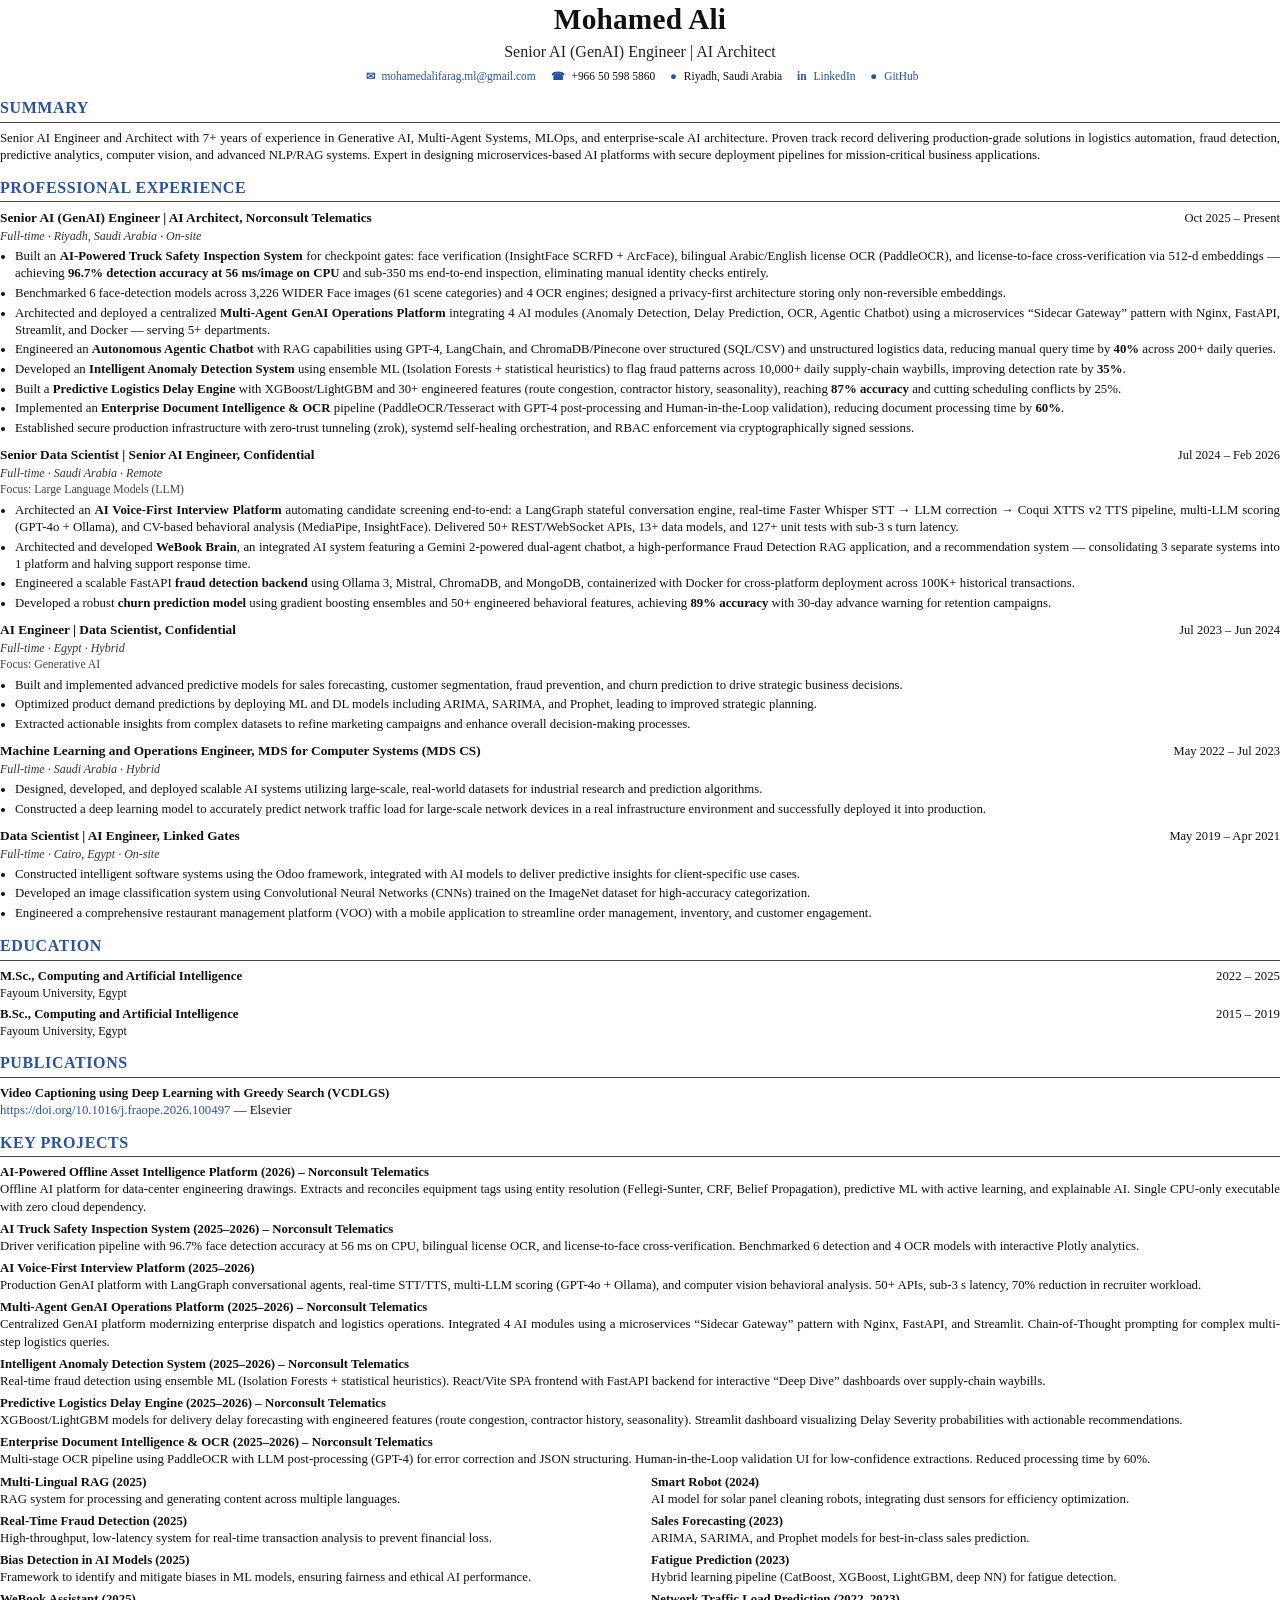
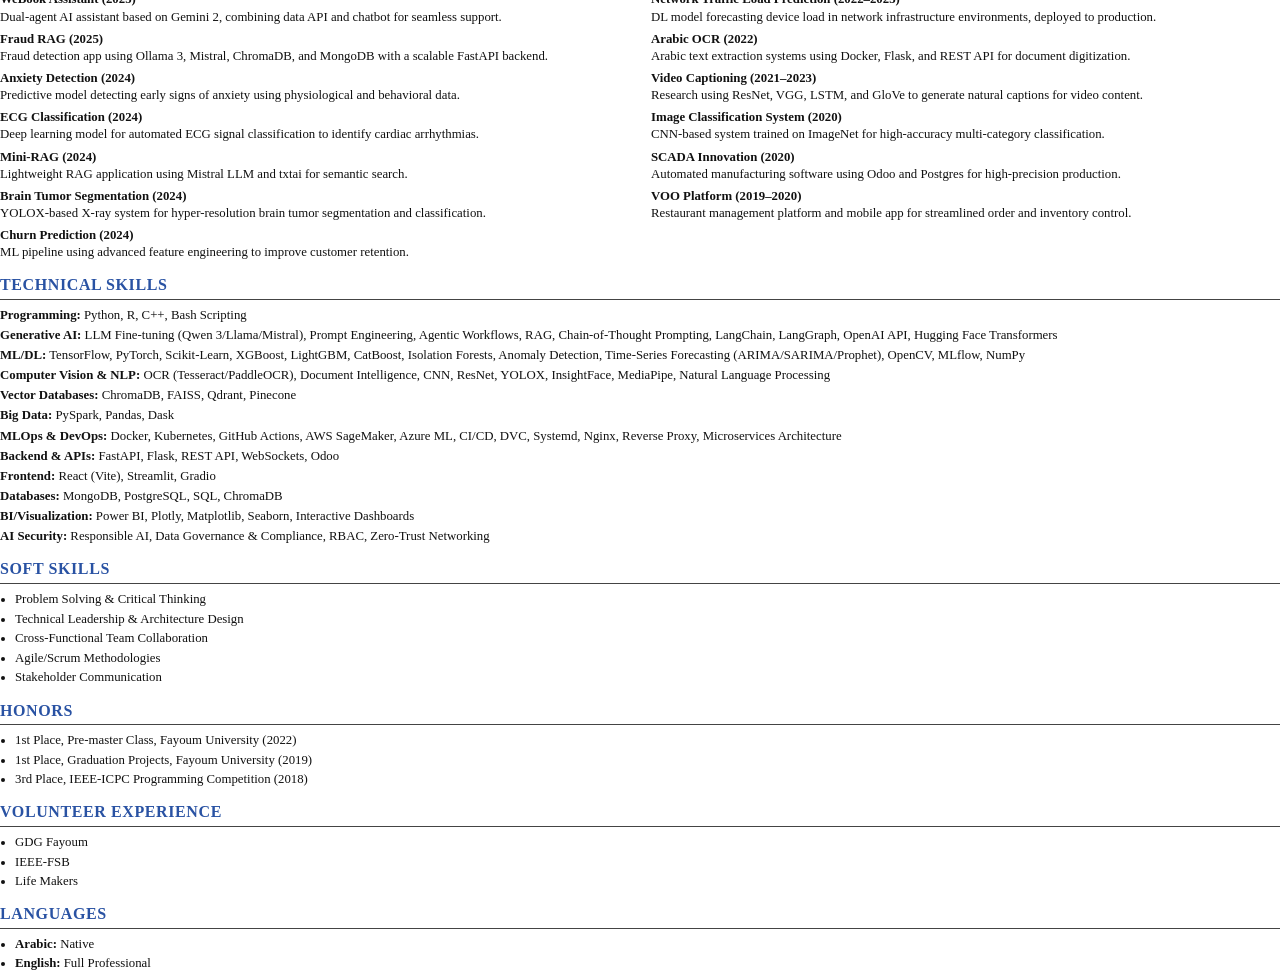
==== cv/cv.html @ d8f99ace "Sync experience timeline and CV with LinkedIn Update all five roles in the portfolio timeline to mat" ====
<!DOCTYPE html>
<html lang="en">
<head>
<meta charset="UTF-8">
<title>Mohamed Ali &mdash; Senior AI (GenAI) Engineer | AI Architect</title>
<style>
    @page {
        size: A4;
        margin: 16mm 15mm 14mm 15mm;
    }

    * { box-sizing: border-box; }

    html, body {
        margin: 0;
        padding: 0;
    }

    body {
        font-family: "Latin Modern Roman", "Georgia", "Times New Roman", serif;
        font-size: 9.6pt;
        line-height: 1.34;
        color: #111;
        -webkit-print-color-adjust: exact;
        print-color-adjust: exact;
    }

    a { color: #2952a3; text-decoration: none; }

    /* ---------- Header ---------- */
    .name {
        text-align: center;
        font-size: 22pt;
        font-weight: 700;
        letter-spacing: 0.2px;
        margin: 0 0 2px 0;
    }

    .title {
        text-align: center;
        font-size: 12pt;
        margin: 0 0 6px 0;
        color: #222;
    }

    .contact {
        text-align: center;
        font-size: 8.6pt;
        margin-bottom: 2px;
    }

    .contact span { margin: 0 4px; white-space: nowrap; }
    .contact .ico { color: #2952a3; font-weight: 700; }

    /* ---------- Sections ---------- */
    h2.section {
        font-size: 12pt;
        font-weight: 700;
        color: #2952a3;
        text-transform: uppercase;
        letter-spacing: 0.6px;
        margin: 13px 0 3px 0;
        padding: 0;
    }

    h2.section + hr {
        border: none;
        border-top: 0.9pt solid #444;
        margin: 0 0 7px 0;
    }

    p.summary { margin: 0; text-align: justify; }

    /* ---------- Experience ---------- */
    .job { margin-bottom: 9px; }
    .job:last-child { margin-bottom: 2px; }

    .job-line {
        display: flex;
        justify-content: space-between;
        align-items: baseline;
        gap: 12px;
    }

    .job-title { font-weight: 700; font-size: 10pt; }
    .job-title .co { font-weight: 700; }
    .job-date { font-size: 9.4pt; white-space: nowrap; }

    .job-sub {
        font-style: italic;
        font-size: 9pt;
        color: #333;
        margin-top: 1px;
    }

    .job-focus {
        font-size: 8.8pt;
        color: #444;
        margin-top: 1px;
    }

    ul {
        margin: 4px 0 0 0;
        padding-left: 15px;
    }

    li { margin-bottom: 2.5px; text-align: justify; }

    /* ---------- Education ---------- */
    .edu-line {
        display: flex;
        justify-content: space-between;
        align-items: baseline;
    }

    .edu-item { margin-bottom: 5px; }
    .edu-item .deg { font-weight: 700; }
    .edu-item .school { font-size: 9pt; }

    /* ---------- Projects ---------- */
    .proj { margin-bottom: 5px; }
    .proj .ph { font-weight: 700; }
    .proj p { margin: 0; text-align: justify; }

    .skill-line { margin-bottom: 3px; padding-left: 15px; text-indent: -15px; }
    .skill-line b { font-weight: 700; }

    .two-col { column-count: 2; column-gap: 22px; }

    .avoid-break { break-inside: avoid; page-break-inside: avoid; }
</style>
</head>
<body>

<div class="name">Mohamed Ali</div>
<div class="title">Senior AI (GenAI) Engineer | AI Architect</div>
<div class="contact">
    <span><span class="ico">&#9993;</span> <a href="mailto:mohamedalifarag.ml@gmail.com">mohamedalifarag.ml@gmail.com</a></span>
    <span><span class="ico">&#9742;</span> +966 50 598 5860</span>
    <span><span class="ico">&#9679;</span> Riyadh, Saudi Arabia</span>
    <span><span class="ico">in</span> <a href="https://www.linkedin.com/in/mohamed-ali-b37953123/">LinkedIn</a></span>
    <span><span class="ico">&#9679;</span> <a href="https://github.com/mohamedalifaragitiai">GitHub</a></span>
</div>

<h2 class="section">Summary</h2>
<hr>
<p class="summary">
    Senior AI Engineer and Architect with 7+ years of experience in Generative AI, Multi-Agent Systems, MLOps, and
    enterprise-scale AI architecture. Proven track record delivering production-grade solutions in logistics automation,
    fraud detection, predictive analytics, computer vision, and advanced NLP/RAG systems. Expert in designing
    microservices-based AI platforms with secure deployment pipelines for mission-critical business applications.
</p>

<h2 class="section">Professional Experience</h2>
<hr>

<div class="job avoid-break">
    <div class="job-line">
        <span class="job-title">Senior AI (GenAI) Engineer | AI Architect, <span class="co">Norconsult Telematics</span></span>
        <span class="job-date">Oct 2025 &ndash; Present</span>
    </div>
    <div class="job-sub">Full-time &middot; Riyadh, Saudi Arabia &middot; On-site</div>
    <ul>
        <li>Built an <b>AI-Powered Truck Safety Inspection System</b> for checkpoint gates: face verification (InsightFace
            SCRFD + ArcFace), bilingual Arabic/English license OCR (PaddleOCR), and license-to-face cross-verification via
            512-d embeddings &mdash; achieving <b>96.7% detection accuracy at 56 ms/image on CPU</b> and sub-350 ms end-to-end
            inspection, eliminating manual identity checks entirely.</li>
        <li>Benchmarked 6 face-detection models across 3,226 WIDER Face images (61 scene categories) and 4 OCR engines;
            designed a privacy-first architecture storing only non-reversible embeddings.</li>
        <li>Architected and deployed a centralized <b>Multi-Agent GenAI Operations Platform</b> integrating 4 AI modules
            (Anomaly Detection, Delay Prediction, OCR, Agentic Chatbot) using a microservices &ldquo;Sidecar Gateway&rdquo;
            pattern with Nginx, FastAPI, Streamlit, and Docker &mdash; serving 5+ departments.</li>
        <li>Engineered an <b>Autonomous Agentic Chatbot</b> with RAG capabilities using GPT-4, LangChain, and
            ChromaDB/Pinecone over structured (SQL/CSV) and unstructured logistics data, reducing manual query time by
            <b>40%</b> across 200+ daily queries.</li>
        <li>Developed an <b>Intelligent Anomaly Detection System</b> using ensemble ML (Isolation Forests + statistical
            heuristics) to flag fraud patterns across 10,000+ daily supply-chain waybills, improving detection rate by
            <b>35%</b>.</li>
        <li>Built a <b>Predictive Logistics Delay Engine</b> with XGBoost/LightGBM and 30+ engineered features
            (route congestion, contractor history, seasonality), reaching <b>87% accuracy</b> and cutting scheduling
            conflicts by 25%.</li>
        <li>Implemented an <b>Enterprise Document Intelligence &amp; OCR</b> pipeline (PaddleOCR/Tesseract with GPT-4
            post-processing and Human-in-the-Loop validation), reducing document processing time by <b>60%</b>.</li>
        <li>Established secure production infrastructure with zero-trust tunneling (zrok), systemd self-healing
            orchestration, and RBAC enforcement via cryptographically signed sessions.</li>
    </ul>
</div>

<div class="job avoid-break">
    <div class="job-line">
        <span class="job-title">Senior Data Scientist | Senior AI Engineer, <span class="co">Confidential</span></span>
        <span class="job-date">Jul 2024 &ndash; Feb 2026</span>
    </div>
    <div class="job-sub">Full-time &middot; Saudi Arabia &middot; Remote</div>
    <div class="job-focus">Focus: Large Language Models (LLM)</div>
    <ul>
        <li>Architected an <b>AI Voice-First Interview Platform</b> automating candidate screening end-to-end: a
            LangGraph stateful conversation engine, real-time Faster Whisper STT &rarr; LLM correction &rarr; Coqui XTTS v2
            TTS pipeline, multi-LLM scoring (GPT-4o + Ollama), and CV-based behavioral analysis (MediaPipe, InsightFace).
            Delivered 50+ REST/WebSocket APIs, 13+ data models, and 127+ unit tests with sub-3 s turn latency.</li>
        <li>Architected and developed <b>WeBook Brain</b>, an integrated AI system featuring a Gemini 2-powered dual-agent
            chatbot, a high-performance Fraud Detection RAG application, and a recommendation system &mdash; consolidating
            3 separate systems into 1 platform and halving support response time.</li>
        <li>Engineered a scalable FastAPI <b>fraud detection backend</b> using Ollama 3, Mistral, ChromaDB, and MongoDB,
            containerized with Docker for cross-platform deployment across 100K+ historical transactions.</li>
        <li>Developed a robust <b>churn prediction model</b> using gradient boosting ensembles and 50+ engineered
            behavioral features, achieving <b>89% accuracy</b> with 30-day advance warning for retention campaigns.</li>
    </ul>
</div>

<div class="job avoid-break">
    <div class="job-line">
        <span class="job-title">AI Engineer | Data Scientist, <span class="co">Confidential</span></span>
        <span class="job-date">Jul 2023 &ndash; Jun 2024</span>
    </div>
    <div class="job-sub">Full-time &middot; Egypt &middot; Hybrid</div>
    <div class="job-focus">Focus: Generative AI</div>
    <ul>
        <li>Built and implemented advanced predictive models for sales forecasting, customer segmentation, fraud
            prevention, and churn prediction to drive strategic business decisions.</li>
        <li>Optimized product demand predictions by deploying ML and DL models including ARIMA, SARIMA, and Prophet,
            leading to improved strategic planning.</li>
        <li>Extracted actionable insights from complex datasets to refine marketing campaigns and enhance overall
            decision-making processes.</li>
    </ul>
</div>

<div class="job avoid-break">
    <div class="job-line">
        <span class="job-title">Machine Learning and Operations Engineer, <span class="co">MDS for Computer Systems&nbsp;(MDS&nbsp;CS)</span></span>
        <span class="job-date">May 2022 &ndash; Jul 2023</span>
    </div>
    <div class="job-sub">Full-time &middot; Saudi Arabia &middot; Hybrid</div>
    <ul>
        <li>Designed, developed, and deployed scalable AI systems utilizing large-scale, real-world datasets for
            industrial research and prediction algorithms.</li>
        <li>Constructed a deep learning model to accurately predict network traffic load for large-scale network devices
            in a real infrastructure environment and successfully deployed it into production.</li>
    </ul>
</div>

<div class="job avoid-break">
    <div class="job-line">
        <span class="job-title">Data Scientist | AI Engineer, <span class="co">Linked Gates</span></span>
        <span class="job-date">May 2019 &ndash; Apr 2021</span>
    </div>
    <div class="job-sub">Full-time &middot; Cairo, Egypt &middot; On-site</div>
    <ul>
        <li>Constructed intelligent software systems using the Odoo framework, integrated with AI models to deliver
            predictive insights for client-specific use cases.</li>
        <li>Developed an image classification system using Convolutional Neural Networks (CNNs) trained on the ImageNet
            dataset for high-accuracy categorization.</li>
        <li>Engineered a comprehensive restaurant management platform (VOO) with a mobile application to streamline order
            management, inventory, and customer engagement.</li>
    </ul>
</div>

<h2 class="section">Education</h2>
<hr>
<div class="edu-item">
    <div class="edu-line">
        <span class="deg">M.Sc., Computing and Artificial Intelligence</span>
        <span>2022 &ndash; 2025</span>
    </div>
    <div class="school">Fayoum University, Egypt</div>
</div>
<div class="edu-item">
    <div class="edu-line">
        <span class="deg">B.Sc., Computing and Artificial Intelligence</span>
        <span>2015 &ndash; 2019</span>
    </div>
    <div class="school">Fayoum University, Egypt</div>
</div>

<h2 class="section">Publications</h2>
<hr>
<div class="proj">
    <div class="ph">Video Captioning using Deep Learning with Greedy Search (VCDLGS)</div>
    <p><a href="https://doi.org/10.1016/j.fraope.2026.100497">https://doi.org/10.1016/j.fraope.2026.100497</a> &mdash; Elsevier</p>
</div>

<h2 class="section">Key Projects</h2>
<hr>

<div class="proj avoid-break">
    <div class="ph">AI-Powered Offline Asset Intelligence Platform (2026) &ndash; Norconsult Telematics</div>
    <p>Offline AI platform for data-center engineering drawings. Extracts and reconciles equipment tags using entity
        resolution (Fellegi-Sunter, CRF, Belief Propagation), predictive ML with active learning, and explainable AI.
        Single CPU-only executable with zero cloud dependency.</p>
</div>
<div class="proj avoid-break">
    <div class="ph">AI Truck Safety Inspection System (2025&ndash;2026) &ndash; Norconsult Telematics</div>
    <p>Driver verification pipeline with 96.7% face detection accuracy at 56 ms on CPU, bilingual license OCR, and
        license-to-face cross-verification. Benchmarked 6 detection and 4 OCR models with interactive Plotly analytics.</p>
</div>
<div class="proj avoid-break">
    <div class="ph">AI Voice-First Interview Platform (2025&ndash;2026)</div>
    <p>Production GenAI platform with LangGraph conversational agents, real-time STT/TTS, multi-LLM scoring
        (GPT-4o + Ollama), and computer vision behavioral analysis. 50+ APIs, sub-3 s latency, 70% reduction in recruiter
        workload.</p>
</div>
<div class="proj avoid-break">
    <div class="ph">Multi-Agent GenAI Operations Platform (2025&ndash;2026) &ndash; Norconsult Telematics</div>
    <p>Centralized GenAI platform modernizing enterprise dispatch and logistics operations. Integrated 4 AI modules using
        a microservices &ldquo;Sidecar Gateway&rdquo; pattern with Nginx, FastAPI, and Streamlit. Chain-of-Thought prompting
        for complex multi-step logistics queries.</p>
</div>
<div class="proj avoid-break">
    <div class="ph">Intelligent Anomaly Detection System (2025&ndash;2026) &ndash; Norconsult Telematics</div>
    <p>Real-time fraud detection using ensemble ML (Isolation Forests + statistical heuristics). React/Vite SPA frontend
        with FastAPI backend for interactive &ldquo;Deep Dive&rdquo; dashboards over supply-chain waybills.</p>
</div>
<div class="proj avoid-break">
    <div class="ph">Predictive Logistics Delay Engine (2025&ndash;2026) &ndash; Norconsult Telematics</div>
    <p>XGBoost/LightGBM models for delivery delay forecasting with engineered features (route congestion, contractor
        history, seasonality). Streamlit dashboard visualizing Delay Severity probabilities with actionable
        recommendations.</p>
</div>
<div class="proj avoid-break">
    <div class="ph">Enterprise Document Intelligence &amp; OCR (2025&ndash;2026) &ndash; Norconsult Telematics</div>
    <p>Multi-stage OCR pipeline using PaddleOCR with LLM post-processing (GPT-4) for error correction and JSON
        structuring. Human-in-the-Loop validation UI for low-confidence extractions. Reduced processing time by 60%.</p>
</div>

<div class="two-col">
    <div class="proj avoid-break">
        <div class="ph">Multi-Lingual RAG (2025)</div>
        <p>RAG system for processing and generating content across multiple languages.</p>
    </div>
    <div class="proj avoid-break">
        <div class="ph">Real-Time Fraud Detection (2025)</div>
        <p>High-throughput, low-latency system for real-time transaction analysis to prevent financial loss.</p>
    </div>
    <div class="proj avoid-break">
        <div class="ph">Bias Detection in AI Models (2025)</div>
        <p>Framework to identify and mitigate biases in ML models, ensuring fairness and ethical AI performance.</p>
    </div>
    <div class="proj avoid-break">
        <div class="ph">WeBook Assistant (2025)</div>
        <p>Dual-agent AI assistant based on Gemini 2, combining data API and chatbot for seamless support.</p>
    </div>
    <div class="proj avoid-break">
        <div class="ph">Fraud RAG (2025)</div>
        <p>Fraud detection app using Ollama 3, Mistral, ChromaDB, and MongoDB with a scalable FastAPI backend.</p>
    </div>
    <div class="proj avoid-break">
        <div class="ph">Anxiety Detection (2024)</div>
        <p>Predictive model detecting early signs of anxiety using physiological and behavioral data.</p>
    </div>
    <div class="proj avoid-break">
        <div class="ph">ECG Classification (2024)</div>
        <p>Deep learning model for automated ECG signal classification to identify cardiac arrhythmias.</p>
    </div>
    <div class="proj avoid-break">
        <div class="ph">Mini-RAG (2024)</div>
        <p>Lightweight RAG application using Mistral LLM and txtai for semantic search.</p>
    </div>
    <div class="proj avoid-break">
        <div class="ph">Brain Tumor Segmentation (2024)</div>
        <p>YOLOX-based X-ray system for hyper-resolution brain tumor segmentation and classification.</p>
    </div>
    <div class="proj avoid-break">
        <div class="ph">Churn Prediction (2024)</div>
        <p>ML pipeline using advanced feature engineering to improve customer retention.</p>
    </div>
    <div class="proj avoid-break">
        <div class="ph">Smart Robot (2024)</div>
        <p>AI model for solar panel cleaning robots, integrating dust sensors for efficiency optimization.</p>
    </div>
    <div class="proj avoid-break">
        <div class="ph">Sales Forecasting (2023)</div>
        <p>ARIMA, SARIMA, and Prophet models for best-in-class sales prediction.</p>
    </div>
    <div class="proj avoid-break">
        <div class="ph">Fatigue Prediction (2023)</div>
        <p>Hybrid learning pipeline (CatBoost, XGBoost, LightGBM, deep NN) for fatigue detection.</p>
    </div>
    <div class="proj avoid-break">
        <div class="ph">Network Traffic Load Prediction (2022&ndash;2023)</div>
        <p>DL model forecasting device load in network infrastructure environments, deployed to production.</p>
    </div>
    <div class="proj avoid-break">
        <div class="ph">Arabic OCR (2022)</div>
        <p>Arabic text extraction systems using Docker, Flask, and REST API for document digitization.</p>
    </div>
    <div class="proj avoid-break">
        <div class="ph">Video Captioning (2021&ndash;2023)</div>
        <p>Research using ResNet, VGG, LSTM, and GloVe to generate natural captions for video content.</p>
    </div>
    <div class="proj avoid-break">
        <div class="ph">Image Classification System (2020)</div>
        <p>CNN-based system trained on ImageNet for high-accuracy multi-category classification.</p>
    </div>
    <div class="proj avoid-break">
        <div class="ph">SCADA Innovation (2020)</div>
        <p>Automated manufacturing software using Odoo and Postgres for high-precision production.</p>
    </div>
    <div class="proj avoid-break">
        <div class="ph">VOO Platform (2019&ndash;2020)</div>
        <p>Restaurant management platform and mobile app for streamlined order and inventory control.</p>
    </div>
</div>

<h2 class="section">Technical Skills</h2>
<hr>
<div class="skill-line"><b>Programming:</b> Python, R, C++, Bash Scripting</div>
<div class="skill-line"><b>Generative AI:</b> LLM Fine-tuning (Qwen 3/Llama/Mistral), Prompt Engineering, Agentic Workflows,
    RAG, Chain-of-Thought Prompting, LangChain, LangGraph, OpenAI API, Hugging Face Transformers</div>
<div class="skill-line"><b>ML/DL:</b> TensorFlow, PyTorch, Scikit-Learn, XGBoost, LightGBM, CatBoost, Isolation Forests,
    Anomaly Detection, Time-Series Forecasting (ARIMA/SARIMA/Prophet), OpenCV, MLflow, NumPy</div>
<div class="skill-line"><b>Computer Vision &amp; NLP:</b> OCR (Tesseract/PaddleOCR), Document Intelligence, CNN, ResNet,
    YOLOX, InsightFace, MediaPipe, Natural Language Processing</div>
<div class="skill-line"><b>Vector Databases:</b> ChromaDB, FAISS, Qdrant, Pinecone</div>
<div class="skill-line"><b>Big Data:</b> PySpark, Pandas, Dask</div>
<div class="skill-line"><b>MLOps &amp; DevOps:</b> Docker, Kubernetes, GitHub Actions, AWS SageMaker, Azure ML, CI/CD, DVC,
    Systemd, Nginx, Reverse Proxy, Microservices Architecture</div>
<div class="skill-line"><b>Backend &amp; APIs:</b> FastAPI, Flask, REST API, WebSockets, Odoo</div>
<div class="skill-line"><b>Frontend:</b> React (Vite), Streamlit, Gradio</div>
<div class="skill-line"><b>Databases:</b> MongoDB, PostgreSQL, SQL, ChromaDB</div>
<div class="skill-line"><b>BI/Visualization:</b> Power BI, Plotly, Matplotlib, Seaborn, Interactive Dashboards</div>
<div class="skill-line"><b>AI Security:</b> Responsible AI, Data Governance &amp; Compliance, RBAC, Zero-Trust Networking</div>

<h2 class="section">Soft Skills</h2>
<hr>
<ul>
    <li>Problem Solving &amp; Critical Thinking</li>
    <li>Technical Leadership &amp; Architecture Design</li>
    <li>Cross-Functional Team Collaboration</li>
    <li>Agile/Scrum Methodologies</li>
    <li>Stakeholder Communication</li>
</ul>

<h2 class="section">Honors</h2>
<hr>
<ul>
    <li>1st Place, Pre-master Class, Fayoum University (2022)</li>
    <li>1st Place, Graduation Projects, Fayoum University (2019)</li>
    <li>3rd Place, IEEE-ICPC Programming Competition (2018)</li>
</ul>

<h2 class="section">Volunteer Experience</h2>
<hr>
<ul>
    <li>GDG Fayoum</li>
    <li>IEEE-FSB</li>
    <li>Life Makers</li>
</ul>

<h2 class="section">Languages</h2>
<hr>
<ul>
    <li><b>Arabic:</b> Native</li>
    <li><b>English:</b> Full Professional</li>
</ul>

</body>
</html>
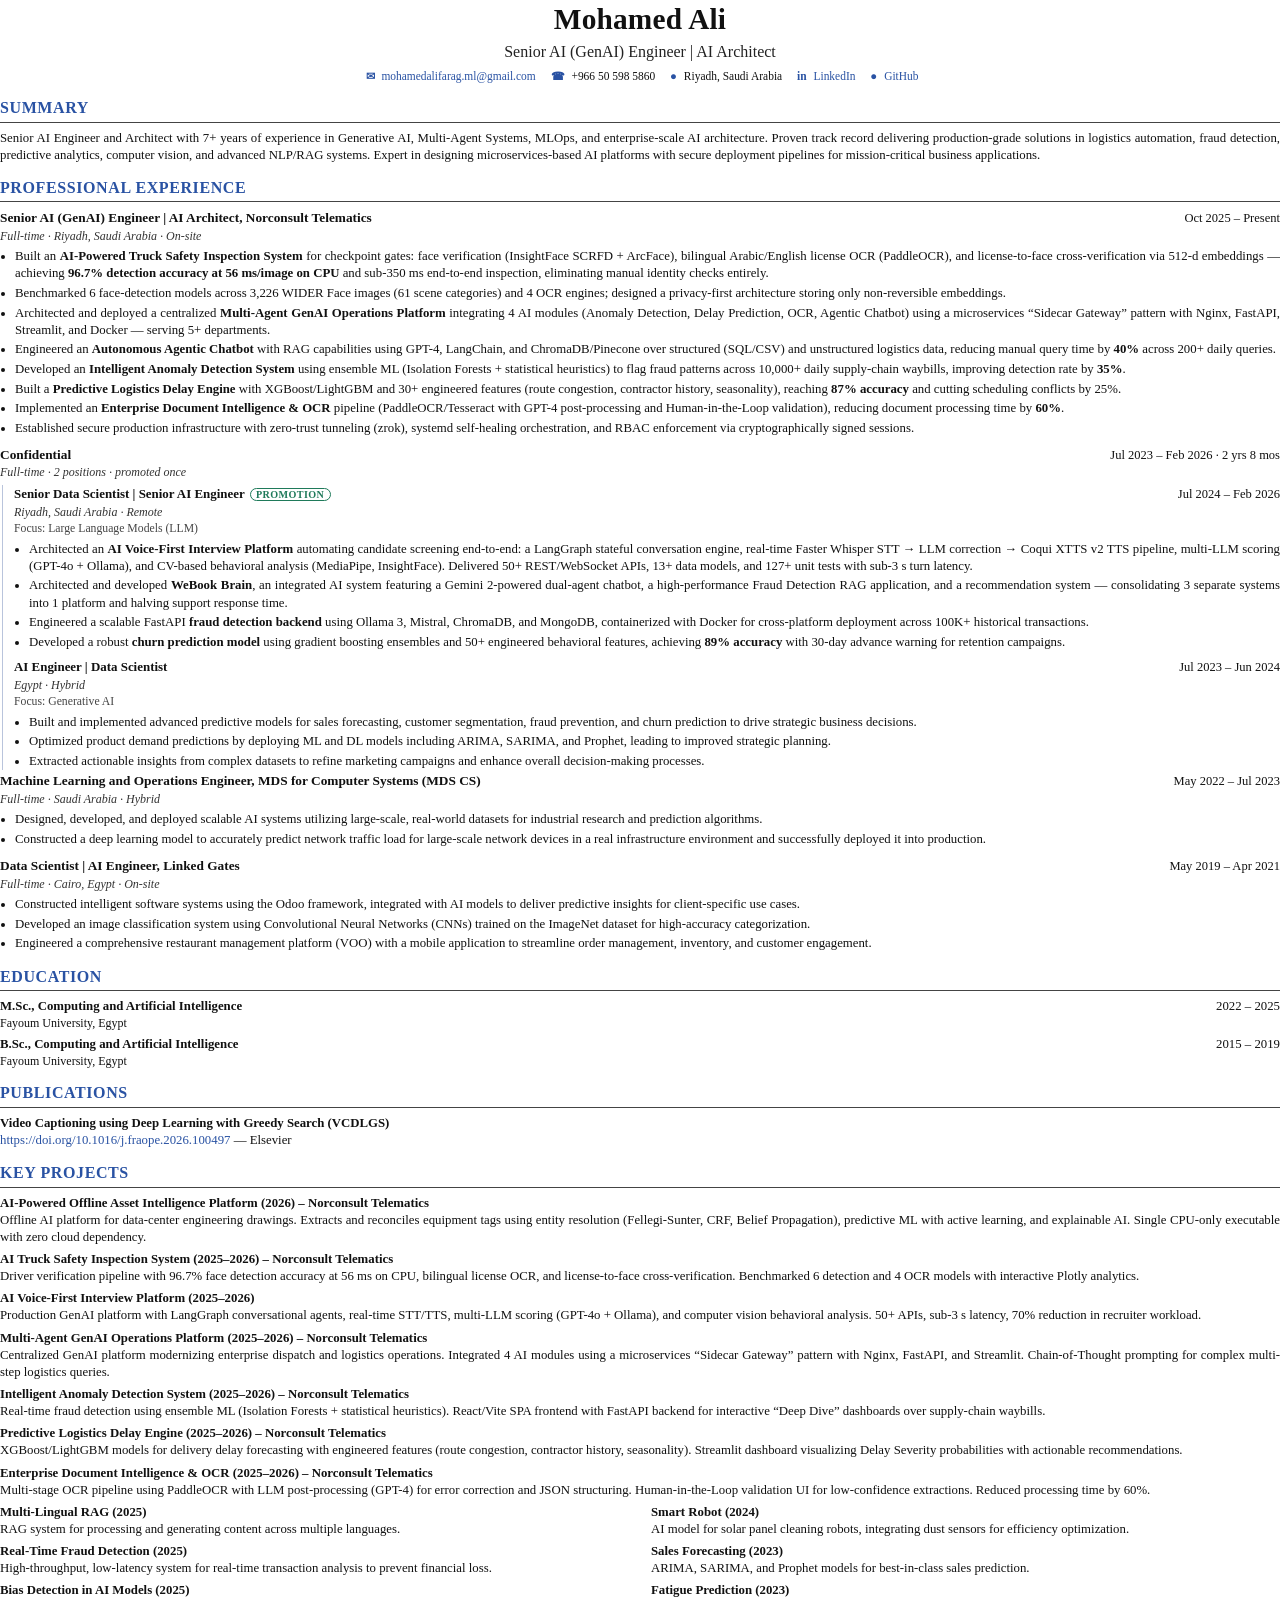
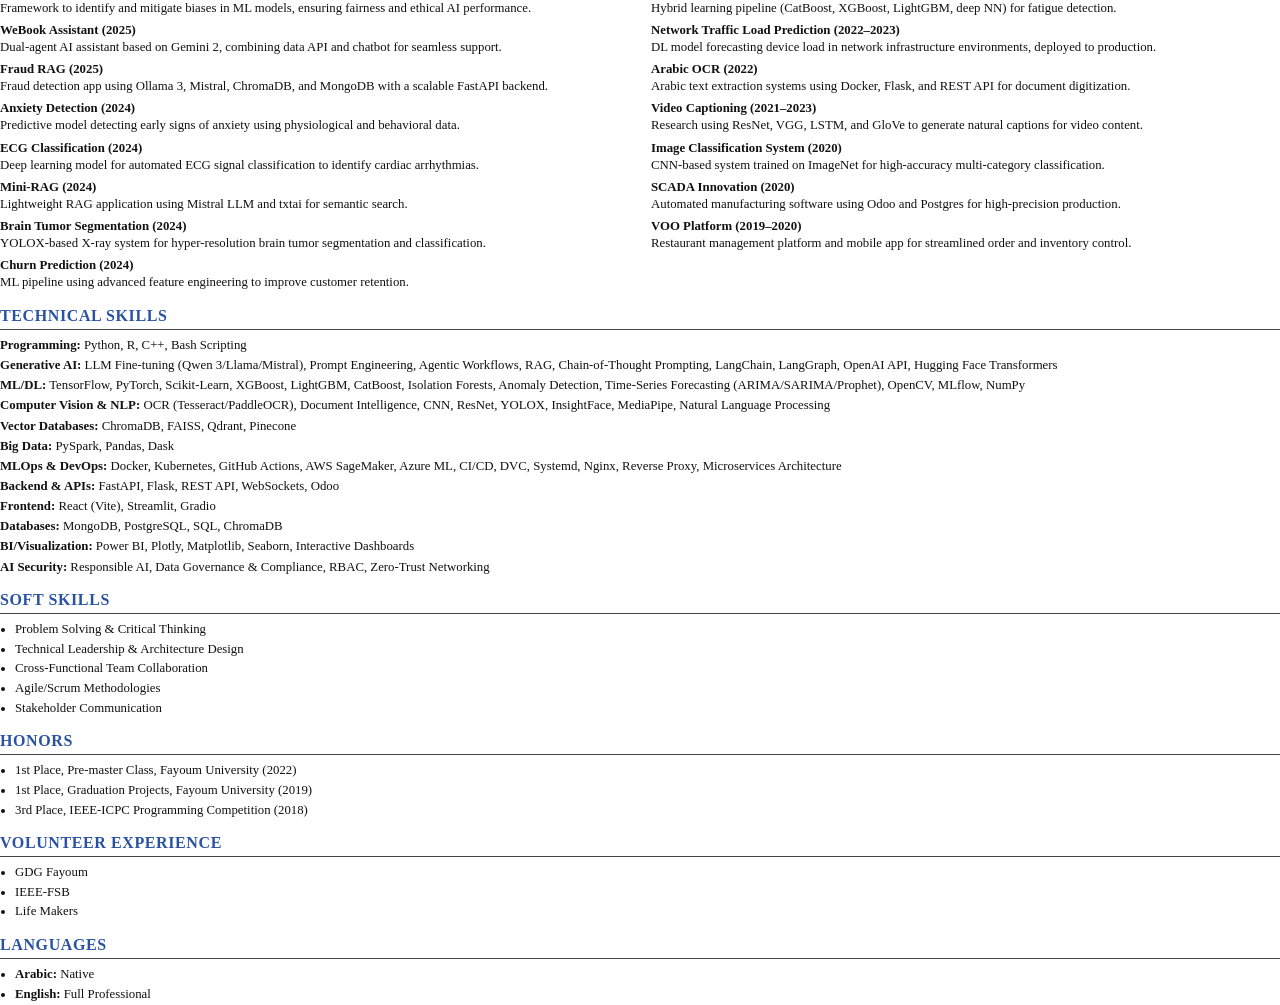
==== commit 20d12480: "Show Confidential tenure as a promotion track Merge the two Confidential roles into one employer car" ====
--- a/cv/cv.html
+++ b/cv/cv.html
@@ -97,6 +97,35 @@
         font-size: 8.8pt;
         color: #444;
         margin-top: 1px;
+    }
+
+    /* Grouped employer with multiple positions (promotion track) */
+    .co-head { margin-bottom: 2px; }
+    .co-head .co-name { font-weight: 700; font-size: 10pt; }
+    .co-head .co-meta { font-style: italic; font-size: 9pt; color: #333; }
+
+    .role-nested {
+        padding-left: 11px;
+        border-left: 1.1pt solid #b9c4dc;
+        margin-left: 2px;
+        margin-top: 5px;
+    }
+
+    .role-nested .job { margin-bottom: 7px; }
+    .role-nested .job:last-child { margin-bottom: 0; }
+    .role-nested .job-title { font-size: 9.7pt; }
+
+    .promo-tag {
+        font-size: 7.6pt;
+        font-weight: 700;
+        text-transform: uppercase;
+        letter-spacing: 0.4px;
+        color: #1f7a5a;
+        border: 0.7pt solid #1f7a5a;
+        border-radius: 8pt;
+        padding: 0 4pt;
+        margin-left: 5px;
+        white-space: nowrap;
     }
 
     ul {
@@ -186,12 +215,22 @@
     </ul>
 </div>
 
+<div class="co-head">
+    <div class="job-line">
+        <span class="co-name">Confidential</span>
+        <span class="job-date">Jul 2023 &ndash; Feb 2026 &middot; 2 yrs 8 mos</span>
+    </div>
+    <div class="co-meta">Full-time &middot; 2 positions &middot; promoted once</div>
+</div>
+
+<div class="role-nested">
+
 <div class="job avoid-break">
     <div class="job-line">
-        <span class="job-title">Senior Data Scientist | Senior AI Engineer, <span class="co">Confidential</span></span>
+        <span class="job-title">Senior Data Scientist | Senior AI Engineer<span class="promo-tag">Promotion</span></span>
         <span class="job-date">Jul 2024 &ndash; Feb 2026</span>
     </div>
-    <div class="job-sub">Full-time &middot; Saudi Arabia &middot; Remote</div>
+    <div class="job-sub">Riyadh, Saudi Arabia &middot; Remote</div>
     <div class="job-focus">Focus: Large Language Models (LLM)</div>
     <ul>
         <li>Architected an <b>AI Voice-First Interview Platform</b> automating candidate screening end-to-end: a
@@ -210,10 +249,10 @@
 
 <div class="job avoid-break">
     <div class="job-line">
-        <span class="job-title">AI Engineer | Data Scientist, <span class="co">Confidential</span></span>
+        <span class="job-title">AI Engineer | Data Scientist</span>
         <span class="job-date">Jul 2023 &ndash; Jun 2024</span>
     </div>
-    <div class="job-sub">Full-time &middot; Egypt &middot; Hybrid</div>
+    <div class="job-sub">Egypt &middot; Hybrid</div>
     <div class="job-focus">Focus: Generative AI</div>
     <ul>
         <li>Built and implemented advanced predictive models for sales forecasting, customer segmentation, fraud
@@ -224,6 +263,8 @@
             decision-making processes.</li>
     </ul>
 </div>
+
+</div><!-- /.role-nested -->
 
 <div class="job avoid-break">
     <div class="job-line">
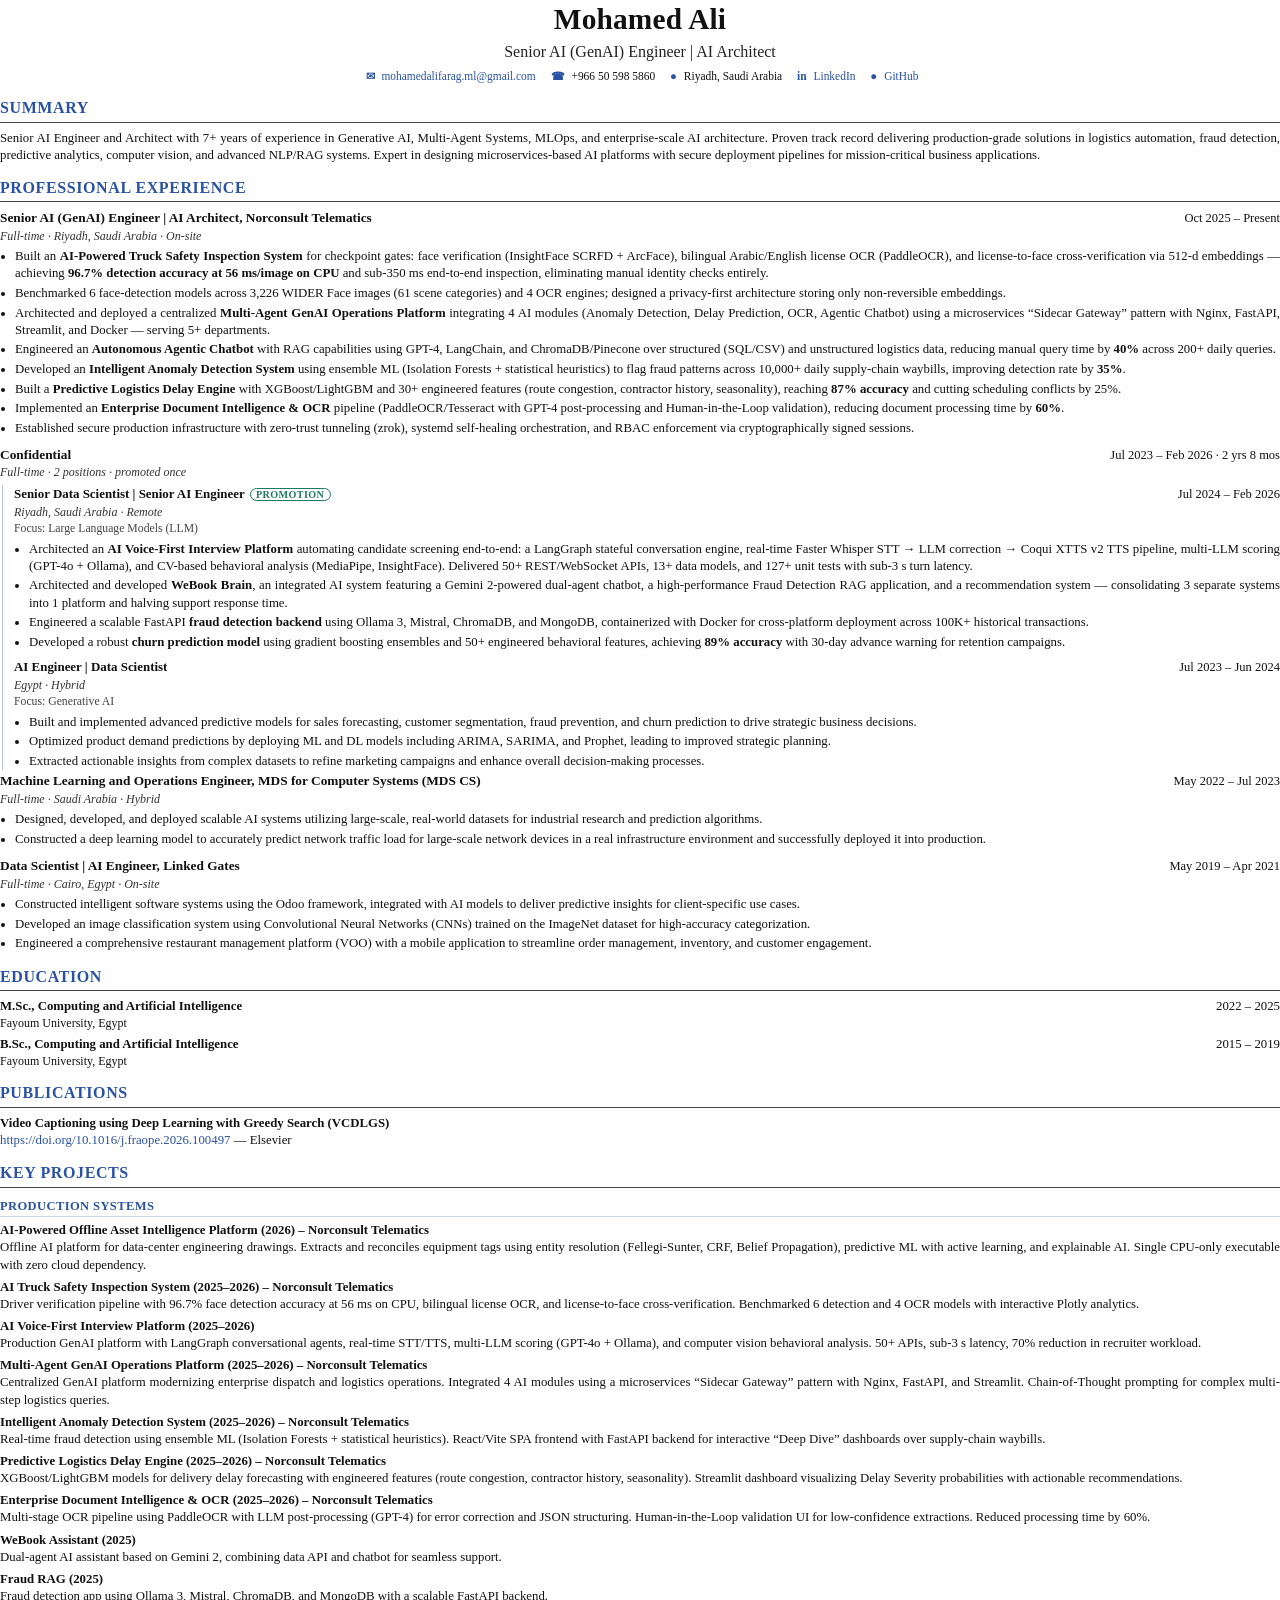
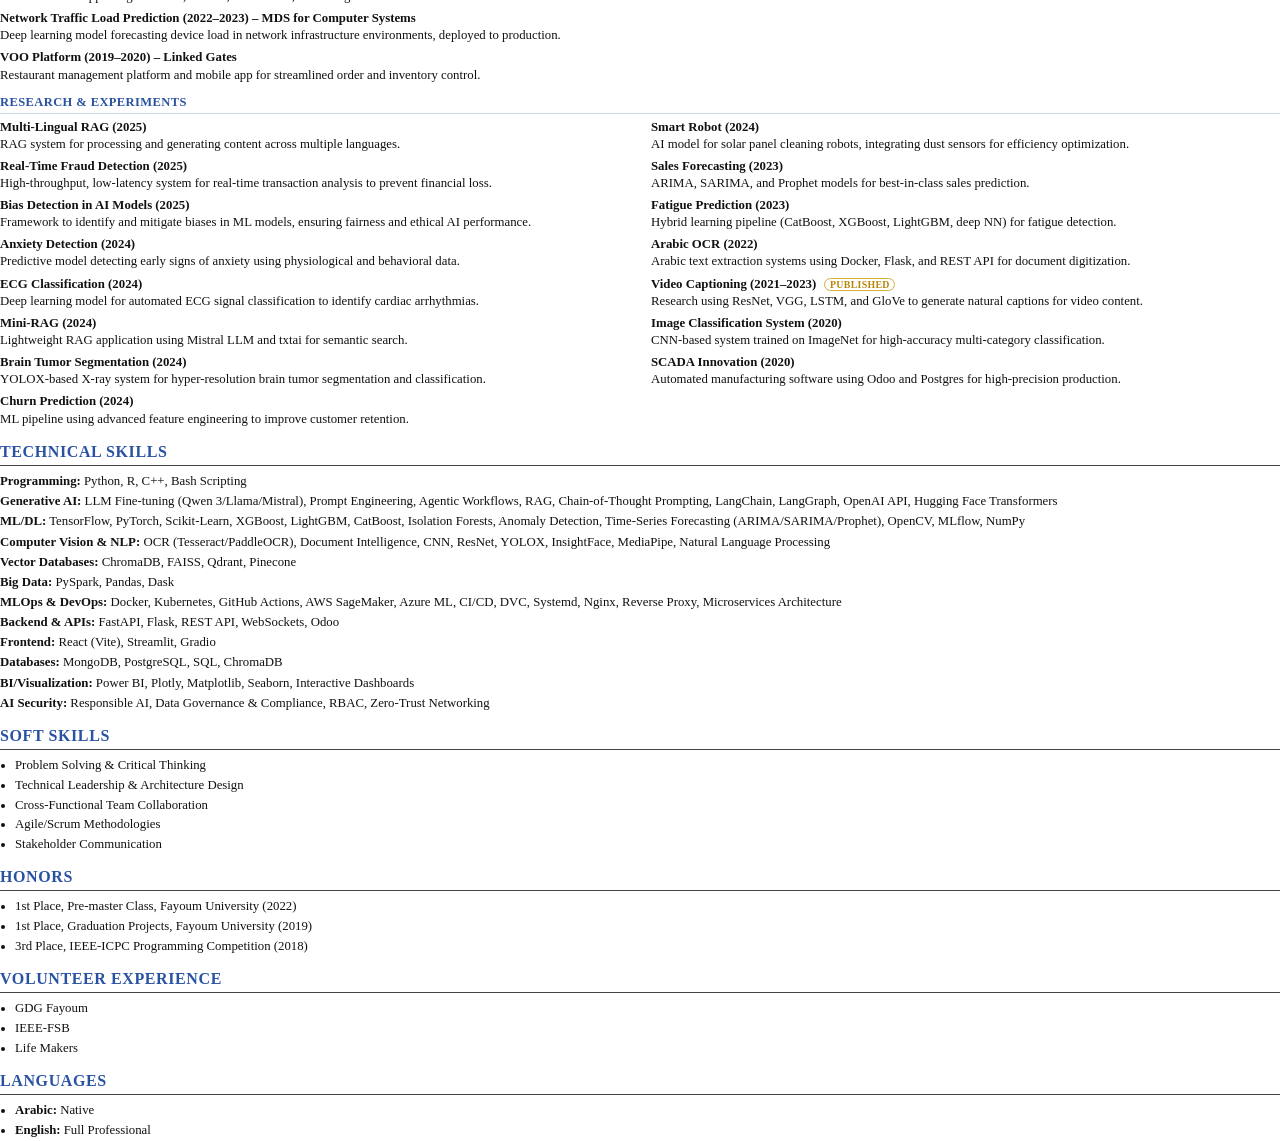
==== commit 2a5f273a: "Match CV project structure to the site Split the CV's Key Projects into "Production Systems" (deploy" ====
--- a/cv/cv.html
+++ b/cv/cv.html
@@ -153,6 +153,29 @@
 
     .skill-line { margin-bottom: 3px; padding-left: 15px; text-indent: -15px; }
     .skill-line b { font-weight: 700; }
+
+    .proj-subhead {
+        font-size: 9.4pt;
+        font-weight: 700;
+        color: #2952a3;
+        text-transform: uppercase;
+        letter-spacing: 0.4px;
+        margin: 10px 0 5px;
+        padding-bottom: 2px;
+        border-bottom: 0.6pt solid #cdd6e8;
+    }
+
+    .proj-pub-tag {
+        font-size: 7.4pt;
+        font-weight: 700;
+        text-transform: uppercase;
+        letter-spacing: 0.3px;
+        color: #b8860b;
+        border: 0.6pt solid #d4af37;
+        border-radius: 7pt;
+        padding: 0 3.5pt;
+        margin-left: 5px;
+    }
 
     .two-col { column-count: 2; column-gap: 22px; }
 
@@ -323,6 +346,8 @@
 <h2 class="section">Key Projects</h2>
 <hr>
 
+<div class="proj-subhead">Production Systems</div>
+
 <div class="proj avoid-break">
     <div class="ph">AI-Powered Offline Asset Intelligence Platform (2026) &ndash; Norconsult Telematics</div>
     <p>Offline AI platform for data-center engineering drawings. Extracts and reconciles equipment tags using entity
@@ -362,6 +387,24 @@
     <p>Multi-stage OCR pipeline using PaddleOCR with LLM post-processing (GPT-4) for error correction and JSON
         structuring. Human-in-the-Loop validation UI for low-confidence extractions. Reduced processing time by 60%.</p>
 </div>
+<div class="proj avoid-break">
+    <div class="ph">WeBook Assistant (2025)</div>
+    <p>Dual-agent AI assistant based on Gemini 2, combining data API and chatbot for seamless support.</p>
+</div>
+<div class="proj avoid-break">
+    <div class="ph">Fraud RAG (2025)</div>
+    <p>Fraud detection app using Ollama 3, Mistral, ChromaDB, and MongoDB with a scalable FastAPI backend.</p>
+</div>
+<div class="proj avoid-break">
+    <div class="ph">Network Traffic Load Prediction (2022&ndash;2023) &ndash; MDS for Computer Systems</div>
+    <p>Deep learning model forecasting device load in network infrastructure environments, deployed to production.</p>
+</div>
+<div class="proj avoid-break">
+    <div class="ph">VOO Platform (2019&ndash;2020) &ndash; Linked Gates</div>
+    <p>Restaurant management platform and mobile app for streamlined order and inventory control.</p>
+</div>
+
+<div class="proj-subhead">Research &amp; Experiments</div>
 
 <div class="two-col">
     <div class="proj avoid-break">
@@ -377,14 +420,6 @@
         <p>Framework to identify and mitigate biases in ML models, ensuring fairness and ethical AI performance.</p>
     </div>
     <div class="proj avoid-break">
-        <div class="ph">WeBook Assistant (2025)</div>
-        <p>Dual-agent AI assistant based on Gemini 2, combining data API and chatbot for seamless support.</p>
-    </div>
-    <div class="proj avoid-break">
-        <div class="ph">Fraud RAG (2025)</div>
-        <p>Fraud detection app using Ollama 3, Mistral, ChromaDB, and MongoDB with a scalable FastAPI backend.</p>
-    </div>
-    <div class="proj avoid-break">
         <div class="ph">Anxiety Detection (2024)</div>
         <p>Predictive model detecting early signs of anxiety using physiological and behavioral data.</p>
     </div>
@@ -417,15 +452,11 @@
         <p>Hybrid learning pipeline (CatBoost, XGBoost, LightGBM, deep NN) for fatigue detection.</p>
     </div>
     <div class="proj avoid-break">
-        <div class="ph">Network Traffic Load Prediction (2022&ndash;2023)</div>
-        <p>DL model forecasting device load in network infrastructure environments, deployed to production.</p>
-    </div>
-    <div class="proj avoid-break">
         <div class="ph">Arabic OCR (2022)</div>
         <p>Arabic text extraction systems using Docker, Flask, and REST API for document digitization.</p>
     </div>
     <div class="proj avoid-break">
-        <div class="ph">Video Captioning (2021&ndash;2023)</div>
+        <div class="ph">Video Captioning (2021&ndash;2023) <span class="proj-pub-tag">Published</span></div>
         <p>Research using ResNet, VGG, LSTM, and GloVe to generate natural captions for video content.</p>
     </div>
     <div class="proj avoid-break">
@@ -435,10 +466,6 @@
     <div class="proj avoid-break">
         <div class="ph">SCADA Innovation (2020)</div>
         <p>Automated manufacturing software using Odoo and Postgres for high-precision production.</p>
-    </div>
-    <div class="proj avoid-break">
-        <div class="ph">VOO Platform (2019&ndash;2020)</div>
-        <p>Restaurant management platform and mobile app for streamlined order and inventory control.</p>
     </div>
 </div>
 
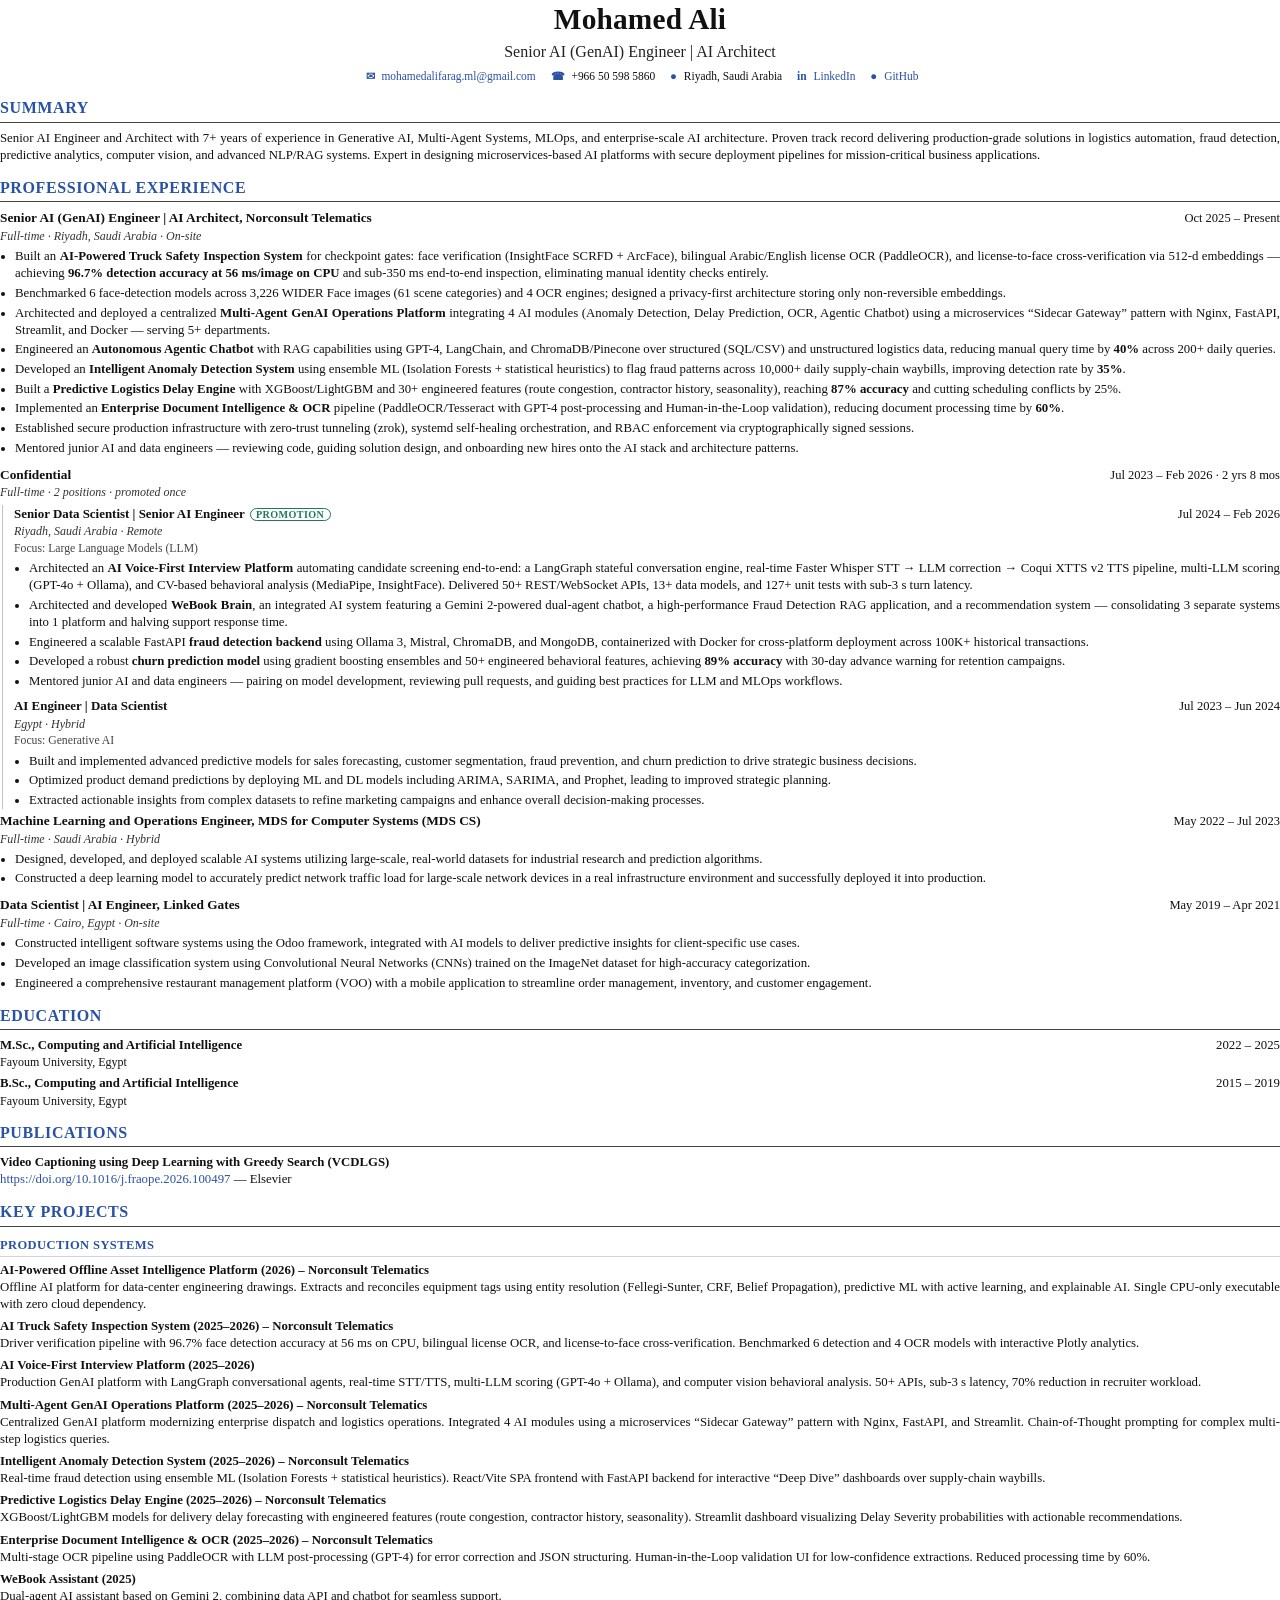
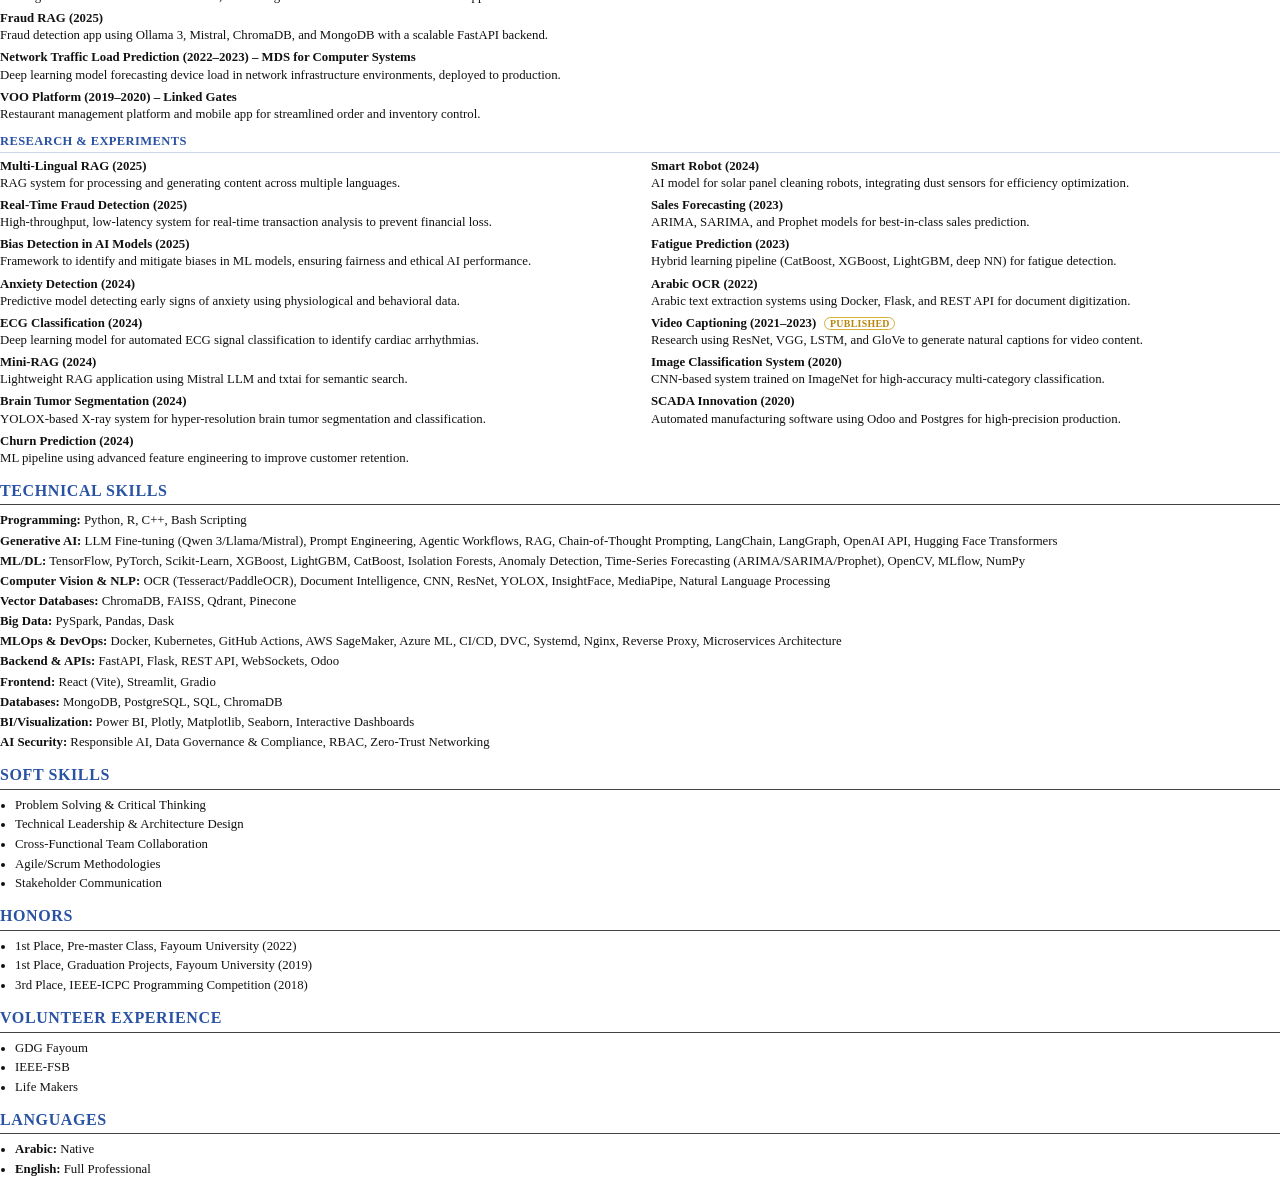
==== commit c3e5aed9: "Add mentoring scope to the Architect-level roles Add a mentoring bullet to both AI Architect-level r" ====
--- a/cv/cv.html
+++ b/cv/cv.html
@@ -235,6 +235,8 @@
             post-processing and Human-in-the-Loop validation), reducing document processing time by <b>60%</b>.</li>
         <li>Established secure production infrastructure with zero-trust tunneling (zrok), systemd self-healing
             orchestration, and RBAC enforcement via cryptographically signed sessions.</li>
+        <li>Mentored junior AI and data engineers &mdash; reviewing code, guiding solution design, and onboarding
+            new hires onto the AI stack and architecture patterns.</li>
     </ul>
 </div>
 
@@ -267,6 +269,8 @@
             containerized with Docker for cross-platform deployment across 100K+ historical transactions.</li>
         <li>Developed a robust <b>churn prediction model</b> using gradient boosting ensembles and 50+ engineered
             behavioral features, achieving <b>89% accuracy</b> with 30-day advance warning for retention campaigns.</li>
+        <li>Mentored junior AI and data engineers &mdash; pairing on model development, reviewing pull requests, and
+            guiding best practices for LLM and MLOps workflows.</li>
     </ul>
 </div>
 
